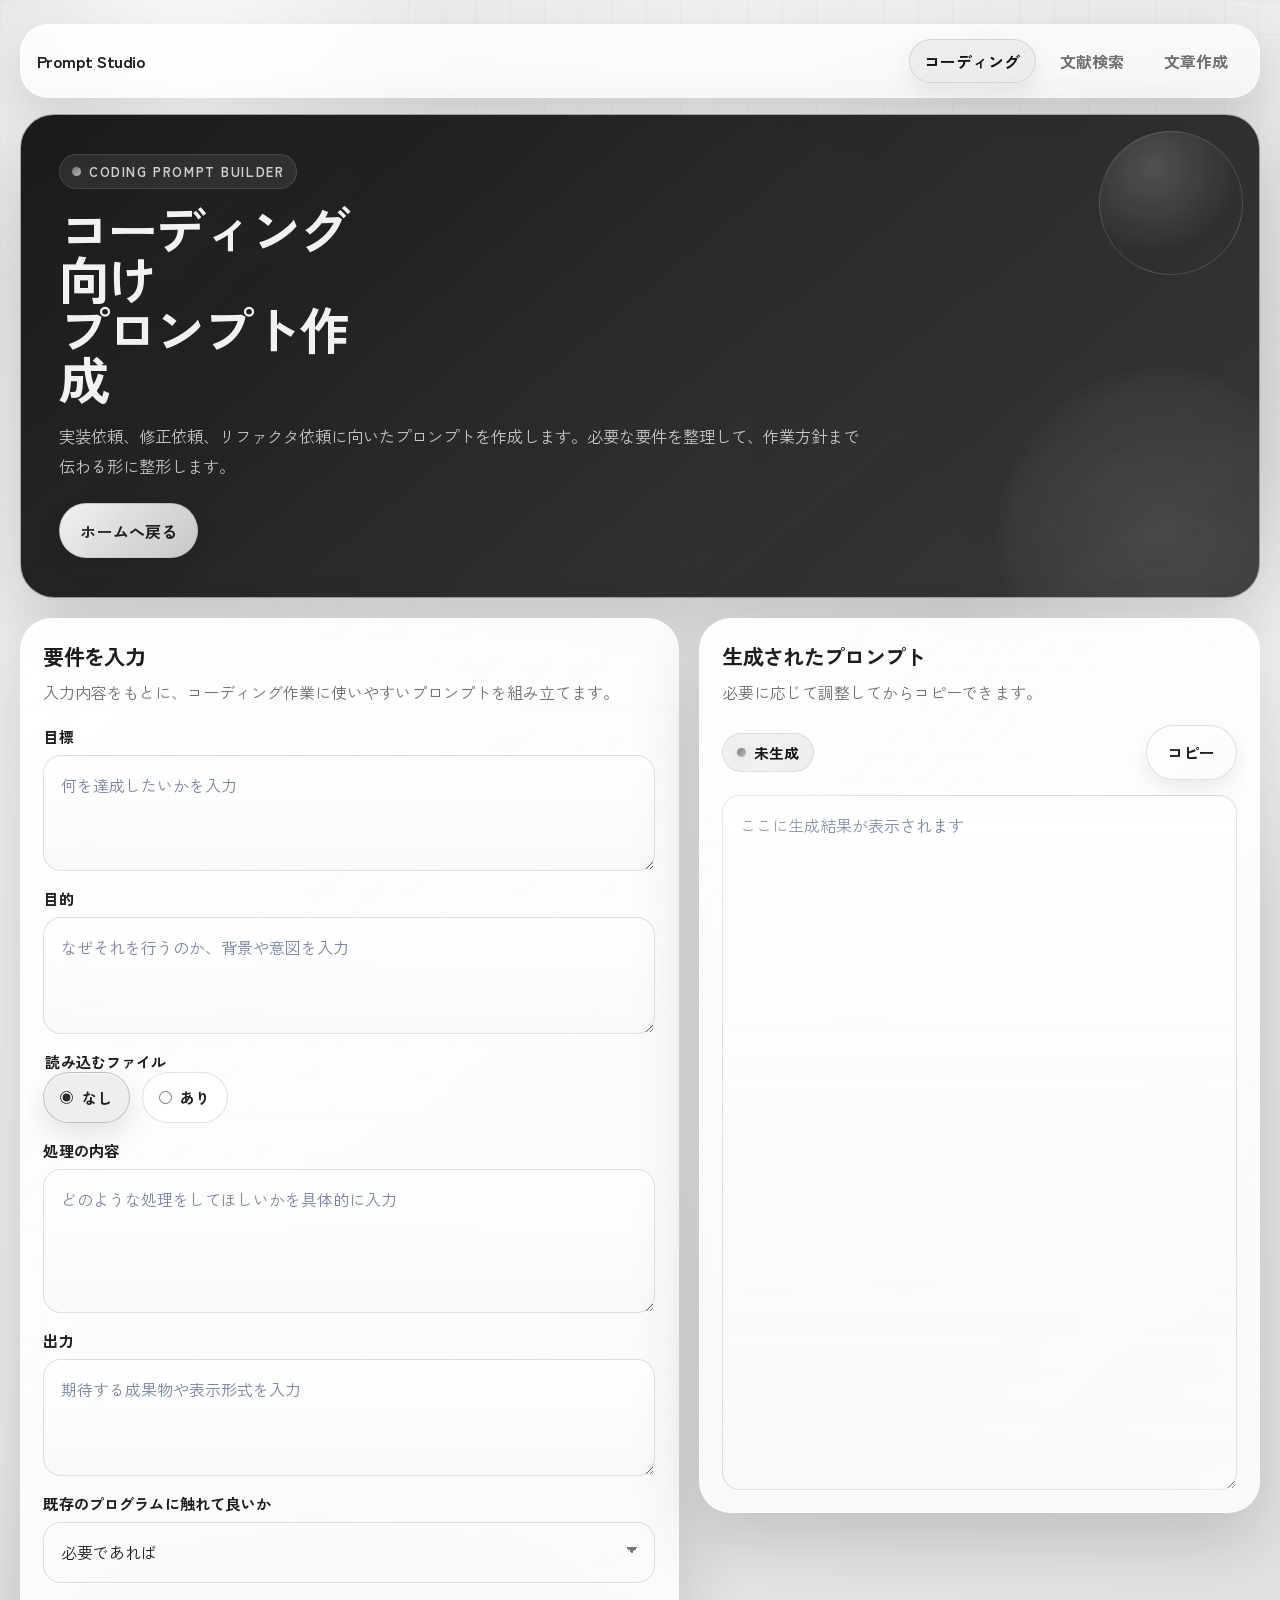
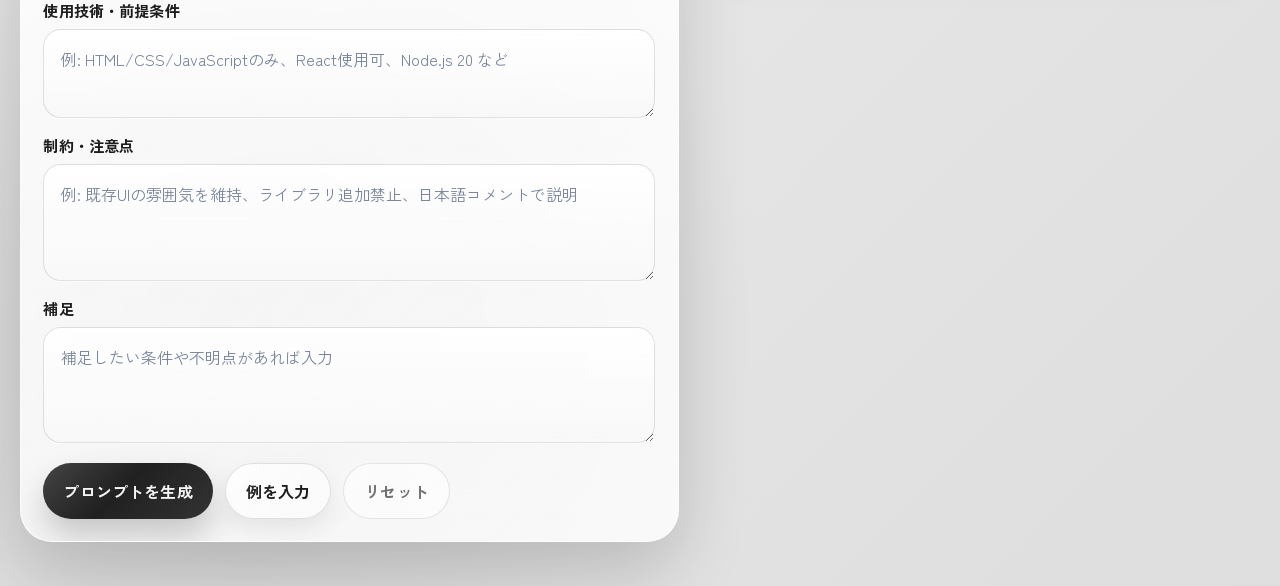
==== coding.html @ 15613b65 "Add files via upload" ====
<!DOCTYPE html>
<html lang="ja">
  <head>
    <meta charset="UTF-8" />
    <meta name="viewport" content="width=device-width, initial-scale=1.0" />
    <title>コーディング向け | 自動プロンプト作成ツール</title>
    <link rel="preconnect" href="https://fonts.googleapis.com" />
    <link rel="preconnect" href="https://fonts.gstatic.com" crossorigin />
    <link
      href="https://fonts.googleapis.com/css2?family=Zen+Kaku+Gothic+New:wght@400;500;700&family=Space+Grotesk:wght@500;700&display=swap"
      rel="stylesheet"
    />
    <link rel="stylesheet" href="styles.css" />
  </head>
  <body>
    <div class="page-shell">
      <header class="site-nav">
        <a class="brand-link" href="index.html">Prompt Studio</a>
        <nav class="nav-links" aria-label="ツール一覧">
          <a class="nav-link" href="coding.html" aria-current="page">コーディング</a>
          <a class="nav-link" href="literature.html">文献検索</a>
          <a class="nav-link" href="writing.html">文章作成</a>
        </nav>
      </header>

      <header class="hero tool-hero">
        <p id="pageEyebrow" class="eyebrow"></p>
        <h1 id="pageTitle"></h1>
        <p id="pageCopy" class="hero-copy"></p>
        <div class="hero-actions">
          <a class="button secondary link-button" href="index.html">ホームへ戻る</a>
        </div>
      </header>

      <main class="grid">
        <section class="panel form-panel">
          <div class="panel-heading">
            <h2 id="formTitle"></h2>
            <p id="formDescription"></p>
          </div>
          <form id="promptForm" class="prompt-form"></form>
        </section>

        <section class="panel output-panel">
          <div class="panel-heading">
            <h2>生成されたプロンプト</h2>
            <p>必要に応じて調整してからコピーできます。</p>
          </div>

          <div class="output-toolbar">
            <span id="statusMessage" class="status">未生成</span>
            <button type="button" id="copyButton" class="button secondary">コピー</button>
          </div>

          <textarea
            id="generatedPrompt"
            class="output-area"
            rows="24"
            placeholder="ここに生成結果が表示されます"
          ></textarea>
        </section>
      </main>
    </div>

    <script id="pageConfig" type="application/json">
      {
        "slug": "coding",
        "pageTitle": "コーディング向けプロンプト作成",
        "pageHeadingHtml": "コーディング向け<br />プロンプト作成",
        "eyebrow": "Coding Prompt Builder",
        "heroCopy": "実装依頼、修正依頼、リファクタ依頼に向いたプロンプトを作成します。必要な要件を整理して、作業方針まで伝わる形に整形します。",
        "formTitle": "要件を入力",
        "formDescription": "入力内容をもとに、コーディング作業に使いやすいプロンプトを組み立てます。",
        "storageKey": "promptBuilderCoding",
        "intro": "以下の条件で、最適な実装・設計を進めてください。",
        "guidance": "不足している前提があれば、合理的に補完したうえで提案・実装してください。必要であれば、作業前に確認事項も整理してください。",
        "expectation": "実装方針を簡潔に整理し、必要に応じてコード例、修正内容、注意点、テスト観点も示してください。",
        "fields": [
          {
            "id": "goal",
            "label": "目標",
            "type": "textarea",
            "rows": 3,
            "required": true,
            "placeholder": "何を達成したいかを入力"
          },
          {
            "id": "purpose",
            "label": "目的",
            "type": "textarea",
            "rows": 3,
            "required": true,
            "placeholder": "なぜそれを行うのか、背景や意図を入力"
          },
          {
            "id": "hasFiles",
            "label": "読み込むファイル",
            "type": "radio",
            "options": ["なし", "あり"],
            "default": "なし"
          },
          {
            "id": "files",
            "label": "読み込むファイル名・場所",
            "type": "textarea",
            "rows": 2,
            "placeholder": "例: src/app.js, config/settings.json",
            "conditional": { "field": "hasFiles", "value": "あり" }
          },
          {
            "id": "fileSummary",
            "label": "ファイル概要",
            "type": "textarea",
            "rows": 3,
            "placeholder": "各ファイルの役割や中身の概要を入力",
            "conditional": { "field": "hasFiles", "value": "あり" }
          },
          {
            "id": "process",
            "label": "処理の内容",
            "type": "textarea",
            "rows": 4,
            "required": true,
            "placeholder": "どのような処理をしてほしいかを具体的に入力"
          },
          {
            "id": "output",
            "label": "出力",
            "type": "textarea",
            "rows": 3,
            "required": true,
            "placeholder": "期待する成果物や表示形式を入力"
          },
          {
            "id": "touchExisting",
            "label": "既存のプログラムに触れて良いか",
            "type": "select",
            "options": ["はい", "いいえ", "必要であれば"],
            "default": "必要であれば"
          },
          {
            "id": "stack",
            "label": "使用技術・前提条件",
            "type": "textarea",
            "rows": 2,
            "placeholder": "例: HTML/CSS/JavaScriptのみ、React使用可、Node.js 20 など"
          },
          {
            "id": "constraints",
            "label": "制約・注意点",
            "type": "textarea",
            "rows": 3,
            "placeholder": "例: 既存UIの雰囲気を維持、ライブラリ追加禁止、日本語コメントで説明"
          },
          {
            "id": "notes",
            "label": "補足",
            "type": "textarea",
            "rows": 3,
            "placeholder": "補足したい条件や不明点があれば入力"
          }
        ],
        "promptSections": [
          { "title": "＃目標", "field": "goal" },
          { "title": "＃目的", "field": "purpose" },
          { "title": "＃読み込むファイル", "field": "hasFiles" },
          {
            "title": "＃読み込むファイル名・場所",
            "field": "files",
            "emptyFallback": "未指定",
            "conditional": { "field": "hasFiles", "value": "あり" }
          },
          {
            "title": "＃ファイル概要",
            "field": "fileSummary",
            "emptyFallback": "未指定",
            "conditional": { "field": "hasFiles", "value": "あり" }
          },
          { "title": "＃処理の内容", "field": "process" },
          { "title": "＃出力", "field": "output" },
          { "title": "＃既存のプログラムに触れて良いか", "field": "touchExisting" },
          { "title": "＃使用技術・前提条件", "field": "stack" },
          { "title": "＃制約・注意点", "field": "constraints" },
          { "title": "＃補足", "field": "notes" }
        ],
        "exampleData": {
          "goal": "既存の問い合わせフォームを改善し、入力内容から適切なバリデーションと送信処理を実装したい。",
          "purpose": "入力ミスを減らし、送信失敗時の原因を分かりやすくして、問い合わせ完了率を上げたい。",
          "hasFiles": "あり",
          "files": "index.html, styles.css, script.js",
          "fileSummary": "index.html はフォーム構造、styles.css は画面デザイン、script.js は送信処理とバリデーションを担当している。",
          "process": "必須項目チェック、メールアドレス形式チェック、エラー表示、送信中の二重送信防止、成功時メッセージ表示を実装したい。",
          "output": "修正後のコードと、どのような変更を行ったかの説明を出力してほしい。",
          "touchExisting": "必要であれば",
          "stack": "HTML/CSS/JavaScriptのみで対応。外部ライブラリは追加しない。",
          "constraints": "既存の見た目は大きく変えず、モバイル表示も崩さないようにしたい。",
          "notes": "必要なら改善案も追加で提案してほしい。"
        }
      }
    </script>
    <script src="script.js"></script>
  </body>
</html>
---- styles.css ----
:root {
  color-scheme: light;
  --bg: #121212;
  --bg-soft: #1a1a1a;
  --surface: rgba(255, 255, 255, 0.82);
  --surface-strong: rgba(255, 255, 255, 0.92);
  --surface-muted: rgba(244, 244, 244, 0.78);
  --text: #1d1d1d;
  --muted: #6f6f6f;
  --line: rgba(119, 119, 119, 0.22);
  --line-strong: rgba(119, 119, 119, 0.36);
  --primary: #2a2a2a;
  --primary-strong: #111111;
  --accent: #777777;
  --accent-soft: rgba(119, 119, 119, 0.14);
  --glow: rgba(119, 119, 119, 0.16);
  --shadow-lg: 0 28px 70px rgba(0, 0, 0, 0.16);
  --shadow-md: 0 18px 46px rgba(0, 0, 0, 0.12);
  --shadow-sm: 0 10px 24px rgba(0, 0, 0, 0.08);
  --radius-xl: 32px;
  --radius-lg: 24px;
  --radius-md: 18px;
  --radius-sm: 14px;
}

*,
*::before,
*::after {
  box-sizing: border-box;
}

html,
body {
  margin: 0;
  min-height: 100%;
}

html {
  scroll-behavior: smooth;
}

body {
  position: relative;
  overflow-x: hidden;
  font-family: "Zen Kaku Gothic New", sans-serif;
  color: var(--text);
  background:
    radial-gradient(circle at top left, rgba(119, 119, 119, 0.16), transparent 28%),
    radial-gradient(circle at 85% 16%, rgba(90, 90, 90, 0.12), transparent 18%),
    radial-gradient(circle at 18% 88%, rgba(51, 51, 51, 0.14), transparent 24%),
    linear-gradient(135deg, #f6f6f6 0%, #eaeaea 42%, #dedede 100%);
}

body::before,
body::after {
  content: "";
  position: fixed;
  inset: 0;
  pointer-events: none;
  z-index: -2;
}

body::before {
  background:
    linear-gradient(rgba(119, 119, 119, 0.08) 1px, transparent 1px),
    linear-gradient(90deg, rgba(119, 119, 119, 0.08) 1px, transparent 1px);
  background-size: 34px 34px;
  mask-image: linear-gradient(180deg, rgba(0, 0, 0, 0.55), transparent 90%);
}

body::after {
  z-index: -1;
  background:
    radial-gradient(circle at 15% 10%, rgba(255, 255, 255, 0.95), transparent 20%),
    radial-gradient(circle at 92% 76%, rgba(255, 255, 255, 0.8), transparent 18%);
}

.page-shell {
  width: min(1240px, calc(100% - 2rem));
  margin: 0 auto;
  padding: 1.5rem 0 2.75rem;
}

.site-nav {
  display: flex;
  align-items: center;
  justify-content: space-between;
  gap: 1rem;
  margin-bottom: 1rem;
  padding: 0.9rem 1rem;
  border: 1px solid rgba(255, 255, 255, 0.52);
  border-radius: calc(var(--radius-lg) + 4px);
  background:
    linear-gradient(180deg, rgba(255, 255, 255, 0.62), rgba(255, 255, 255, 0.42)),
    linear-gradient(135deg, rgba(255, 255, 255, 0.6), rgba(255, 255, 255, 0.32));
  box-shadow: var(--shadow-md);
  backdrop-filter: blur(18px) saturate(170%);
}

.brand-link {
  color: var(--text);
  text-decoration: none;
  font-family: "Zen Kaku Gothic New", sans-serif;
  font-size: 1.05rem;
  font-weight: 700;
  letter-spacing: -0.03em;
}

.nav-links {
  display: flex;
  flex-wrap: wrap;
  gap: 0.55rem;
}

.nav-link {
  display: inline-flex;
  align-items: center;
  justify-content: center;
  min-height: 2.4rem;
  padding: 0.55rem 0.9rem;
  border: 1px solid transparent;
  border-radius: 999px;
  color: var(--muted);
  text-decoration: none;
  font-weight: 700;
  transition:
    transform 180ms ease,
    border-color 180ms ease,
    background-color 180ms ease,
    color 180ms ease,
    box-shadow 180ms ease;
}

.nav-link:hover {
  color: var(--text);
  transform: translateY(-1px);
  background: rgba(255, 255, 255, 0.55);
  border-color: rgba(119, 119, 119, 0.2);
}

.nav-link[aria-current="page"] {
  color: var(--primary-strong);
  background:
    linear-gradient(135deg, rgba(119, 119, 119, 0.12), rgba(34, 34, 34, 0.08)),
    rgba(255, 255, 255, 0.72);
  border-color: rgba(119, 119, 119, 0.2);
  box-shadow: var(--shadow-sm);
}

.hero,
.panel {
  position: relative;
  overflow: hidden;
  border: 1px solid rgba(255, 255, 255, 0.55);
  box-shadow: var(--shadow-lg);
  backdrop-filter: blur(22px) saturate(180%);
  animation: rise-in 560ms ease both;
}

.hero {
  isolation: isolate;
  padding: clamp(1.5rem, 3vw, 2.6rem);
  border-radius: calc(var(--radius-xl) + 2px);
  background:
    linear-gradient(140deg, rgba(17, 17, 17, 0.96), rgba(34, 34, 34, 0.88)),
    linear-gradient(130deg, rgba(119, 119, 119, 0.14), transparent 42%),
    linear-gradient(320deg, rgba(80, 80, 80, 0.16), transparent 35%);
  color: #f2f2f2;
}

.hero::before {
  content: "";
  position: absolute;
  inset: auto -4rem -6rem auto;
  width: 20rem;
  height: 20rem;
  border-radius: 50%;
  background:
    radial-gradient(circle, rgba(119, 119, 119, 0.28), rgba(119, 119, 119, 0));
  filter: blur(6px);
  z-index: -1;
}

.hero::after {
  content: "";
  position: absolute;
  inset: 1rem 1rem auto auto;
  width: 9rem;
  height: 9rem;
  border-radius: 50%;
  border: 1px solid rgba(255, 255, 255, 0.14);
  background:
    radial-gradient(circle at 30% 30%, rgba(255, 255, 255, 0.16), transparent 62%);
  transform: rotate(18deg);
}

.eyebrow {
  display: inline-flex;
  align-items: center;
  gap: 0.5rem;
  margin: 0 0 0.85rem;
  padding: 0.45rem 0.75rem;
  border: 1px solid rgba(255, 255, 255, 0.12);
  border-radius: 999px;
  background: rgba(255, 255, 255, 0.07);
  font-family: "Zen Kaku Gothic New", sans-serif;
  font-size: 0.82rem;
  font-weight: 700;
  letter-spacing: 0.12em;
  text-transform: uppercase;
  color: #d0d0d0;
}

.eyebrow::before {
  content: "";
  width: 0.55rem;
  height: 0.55rem;
  border-radius: 50%;
  background: linear-gradient(135deg, #777777, #b5b5b5);
  box-shadow: 0 0 18px rgba(119, 119, 119, 0.42);
}

.hero h1 {
  max-width: 12ch;
  margin: 0;
  font-family: "Zen Kaku Gothic New", sans-serif;
  font-size: 3.2rem;
  line-height: 0.98;
  letter-spacing: -0.06em;
}

.hero-copy {
  max-width: 50rem;
  margin: 1.1rem 0 0;
  color: rgba(232, 232, 232, 0.82);
  font-size: 1.02rem;
  line-height: 1.85;
}

.tool-hero h1,
.home-hero h1 {
  max-width: 12ch;
}

.hero-actions {
  display: flex;
  flex-wrap: wrap;
  gap: 0.75rem;
  margin-top: 1.35rem;
}

.link-button {
  display: inline-flex;
  align-items: center;
  justify-content: center;
  text-decoration: none;
}

.home-main {
  margin-top: 1.25rem;
}

.home-section {
  padding: 1.1rem 0 0;
}

.section-heading {
  margin-bottom: 1rem;
}

.section-heading h2 {
  margin: 0;
  font-family: "Zen Kaku Gothic New", sans-serif;
  font-size: 1.4rem;
  letter-spacing: -0.03em;
}

.section-heading p {
  margin: 0.45rem 0 0;
  color: var(--muted);
  line-height: 1.75;
}

.tool-grid {
  display: grid;
  grid-template-columns: repeat(3, minmax(0, 1fr));
  gap: 1rem;
}

.tool-card {
  position: relative;
  overflow: hidden;
  display: flex;
  flex-direction: column;
  gap: 0.9rem;
  min-height: 100%;
  padding: 1.35rem;
  border: 1px solid rgba(255, 255, 255, 0.56);
  border-radius: 28px;
  background:
    linear-gradient(180deg, rgba(255, 255, 255, 0.78), rgba(255, 255, 255, 0.62)),
    linear-gradient(135deg, rgba(255, 255, 255, 0.74), rgba(255, 255, 255, 0.34));
  box-shadow: var(--shadow-md);
  backdrop-filter: blur(20px) saturate(160%);
}

.tool-card::before {
  content: "";
  position: absolute;
  inset: auto -2.5rem -3.5rem auto;
  width: 10rem;
  height: 10rem;
  border-radius: 50%;
  background:
    radial-gradient(circle, rgba(119, 119, 119, 0.18), rgba(119, 119, 119, 0));
  pointer-events: none;
}

.card-meta {
  margin: 0;
  color: var(--accent);
  font-family: "Zen Kaku Gothic New", sans-serif;
  font-size: 0.82rem;
  font-weight: 700;
  letter-spacing: 0.12em;
  text-transform: uppercase;
}

.tool-card h3 {
  margin: 0;
  font-family: "Zen Kaku Gothic New", sans-serif;
  font-size: 1.4rem;
  letter-spacing: -0.03em;
}

.card-copy {
  margin: 0;
  color: var(--muted);
  line-height: 1.8;
  flex: 1;
}

.grid {
  display: grid;
  grid-template-columns: minmax(0, 1.08fr) minmax(0, 0.92fr);
  gap: 1.25rem;
  margin-top: 1.25rem;
  align-items: start;
}

.panel {
  padding: 1.4rem;
  border-radius: var(--radius-xl);
  background:
    linear-gradient(180deg, rgba(255, 255, 255, 0.74), rgba(255, 255, 255, 0.58)),
    linear-gradient(135deg, rgba(255, 255, 255, 0.7), rgba(255, 255, 255, 0.4));
}

.panel::before {
  content: "";
  position: absolute;
  inset: 0;
  border-radius: inherit;
  background:
    linear-gradient(135deg, rgba(255, 255, 255, 0.5), transparent 30%, transparent 68%, rgba(255, 255, 255, 0.24));
  pointer-events: none;
}

.form-panel {
  animation-delay: 70ms;
}

.output-panel {
  display: flex;
  flex-direction: column;
  animation-delay: 140ms;
}

.panel-heading {
  position: relative;
  z-index: 1;
  margin-bottom: 1.15rem;
}

.panel-heading h2 {
  margin: 0;
  font-family: "Zen Kaku Gothic New", sans-serif;
  font-size: 1.32rem;
  letter-spacing: -0.03em;
}

.panel-heading p {
  margin: 0.5rem 0 0;
  color: var(--muted);
  line-height: 1.7;
}

.prompt-form {
  position: relative;
  z-index: 1;
  display: grid;
  gap: 1rem;
}

.field {
  display: grid;
  gap: 0.5rem;
}

.field span,
.field legend {
  color: #1d1d1d;
  font-size: 0.95rem;
  font-weight: 700;
  letter-spacing: 0.01em;
}

fieldset {
  margin: 0;
  padding: 0;
  border: 0;
}

.choice-row {
  display: flex;
  flex-wrap: wrap;
  gap: 0.75rem;
}

.choice-pill {
  position: relative;
  display: inline-flex;
  align-items: center;
  gap: 0.55rem;
  padding: 0.85rem 1rem;
  border: 1px solid var(--line);
  border-radius: 999px;
  background: rgba(255, 255, 255, 0.68);
  box-shadow: inset 0 1px 0 rgba(255, 255, 255, 0.6);
  cursor: pointer;
  transition:
    transform 180ms ease,
    border-color 180ms ease,
    box-shadow 180ms ease,
    background-color 180ms ease;
}

.choice-pill:hover {
  transform: translateY(-1px);
  border-color: rgba(119, 119, 119, 0.32);
  box-shadow:
    var(--shadow-sm),
    inset 0 1px 0 rgba(255, 255, 255, 0.75);
}

.choice-pill input {
  margin: 0;
  accent-color: var(--primary);
}

.choice-pill:has(input:checked) {
  border-color: rgba(119, 119, 119, 0.4);
  background:
    linear-gradient(135deg, rgba(119, 119, 119, 0.12), rgba(34, 34, 34, 0.08)),
    rgba(255, 255, 255, 0.84);
  box-shadow:
    0 12px 30px rgba(0, 0, 0, 0.1),
    inset 0 1px 0 rgba(255, 255, 255, 0.75);
}

textarea,
select {
  width: 100%;
  padding: 1rem 1.05rem;
  border: 1px solid var(--line);
  border-radius: var(--radius-md);
  background:
    linear-gradient(180deg, rgba(255, 255, 255, 0.9), rgba(248, 248, 248, 0.82));
  box-shadow:
    inset 0 1px 0 rgba(255, 255, 255, 0.82),
    0 1px 0 rgba(255, 255, 255, 0.4);
  color: var(--text);
  font: inherit;
  line-height: 1.72;
  transition:
    border-color 180ms ease,
    box-shadow 180ms ease,
    transform 180ms ease,
    background-color 180ms ease;
  resize: vertical;
}

textarea::placeholder,
select:invalid {
  color: #7a869d;
}

textarea:hover,
select:hover {
  border-color: var(--line-strong);
}

textarea:focus,
select:focus {
  outline: none;
  border-color: rgba(119, 119, 119, 0.42);
  background:
    linear-gradient(180deg, rgba(255, 255, 255, 0.96), rgba(248, 248, 248, 0.9));
  box-shadow:
    0 0 0 5px rgba(119, 119, 119, 0.14),
    0 20px 40px rgba(0, 0, 0, 0.08);
  transform: translateY(-1px);
}

select {
  appearance: none;
  background-image:
    linear-gradient(45deg, transparent 50%, #777777 50%),
    linear-gradient(135deg, #777777 50%, transparent 50%);
  background-position:
    calc(100% - 22px) calc(50% - 2px),
    calc(100% - 16px) calc(50% - 2px);
  background-size: 6px 6px, 6px 6px;
  background-repeat: no-repeat;
  padding-right: 3rem;
}

.conditional-fields {
  display: grid;
  gap: 1rem;
  padding: 1rem;
  border: 1px solid rgba(119, 119, 119, 0.2);
  border-radius: calc(var(--radius-md) + 2px);
  background:
    linear-gradient(180deg, rgba(255, 255, 255, 0.62), rgba(242, 242, 242, 0.74));
  box-shadow:
    inset 0 1px 0 rgba(255, 255, 255, 0.75),
    0 14px 30px rgba(0, 0, 0, 0.06);
}

.conditional-fields.is-hidden {
  display: none;
}

.is-hidden {
  display: none !important;
}

.actions {
  display: flex;
  flex-wrap: wrap;
  gap: 0.75rem;
  padding-top: 0.25rem;
}

.button {
  appearance: none;
  position: relative;
  overflow: hidden;
  border: 0;
  border-radius: 999px;
  padding: 0.92rem 1.25rem;
  font: inherit;
  font-weight: 700;
  letter-spacing: 0.01em;
  cursor: pointer;
  transition:
    transform 180ms ease,
    box-shadow 180ms ease,
    opacity 180ms ease,
    filter 180ms ease;
}

.button::before {
  content: "";
  position: absolute;
  inset: 0;
  background: linear-gradient(135deg, rgba(255, 255, 255, 0.22), transparent 46%);
  pointer-events: none;
}

.button:hover {
  transform: translateY(-1px);
}

.button:active {
  transform: translateY(0);
}

.button.primary {
  color: #f4f4f4;
  background: linear-gradient(135deg, #111111, #333333);
  box-shadow: 0 18px 34px rgba(0, 0, 0, 0.2);
}

.button.primary:hover {
  filter: brightness(1.02);
  box-shadow: 0 22px 38px rgba(0, 0, 0, 0.24);
}

.button.secondary {
  color: #1d1d1d;
  background:
    linear-gradient(135deg, rgba(255, 255, 255, 0.92), rgba(255, 255, 255, 0.75)),
    linear-gradient(135deg, rgba(119, 119, 119, 0.1), rgba(34, 34, 34, 0.06));
  border: 1px solid rgba(119, 119, 119, 0.22);
  box-shadow: var(--shadow-sm);
}

.button.secondary:hover {
  box-shadow: 0 16px 30px rgba(15, 23, 42, 0.12);
}

.button.ghost {
  color: var(--muted);
  background: rgba(255, 255, 255, 0.55);
  border: 1px solid rgba(119, 119, 119, 0.18);
  box-shadow: none;
}

.output-toolbar {
  position: relative;
  z-index: 1;
  display: flex;
  align-items: center;
  justify-content: space-between;
  gap: 0.75rem;
  margin-bottom: 0.95rem;
}

.status {
  display: inline-flex;
  align-items: center;
  gap: 0.5rem;
  min-height: 2.4rem;
  padding: 0.5rem 0.85rem;
  border: 1px solid rgba(119, 119, 119, 0.16);
  border-radius: 999px;
  background:
    linear-gradient(135deg, rgba(119, 119, 119, 0.09), rgba(34, 34, 34, 0.08)),
    rgba(255, 255, 255, 0.7);
  color: var(--primary-strong);
  font-size: 0.92rem;
  font-weight: 700;
}

.status::before {
  content: "";
  width: 0.6rem;
  height: 0.6rem;
  border-radius: 50%;
  background: linear-gradient(135deg, #777777, #c2c2c2);
  box-shadow: 0 0 16px rgba(119, 119, 119, 0.3);
}

.output-area {
  min-height: 100%;
  flex: 1;
  background:
    linear-gradient(180deg, rgba(255, 255, 255, 0.94), rgba(248, 248, 248, 0.88));
}

.output-area:focus {
  box-shadow:
    0 0 0 5px rgba(119, 119, 119, 0.12),
    0 24px 44px rgba(0, 0, 0, 0.08);
  border-color: rgba(119, 119, 119, 0.3);
}

@keyframes rise-in {
  from {
    opacity: 0;
    transform: translateY(12px);
  }

  to {
    opacity: 1;
    transform: translateY(0);
  }
}

@media (max-width: 980px) {
  .grid {
    grid-template-columns: 1fr;
  }

  .tool-grid {
    grid-template-columns: 1fr;
  }

  .hero h1 {
    max-width: none;
  }

  .output-area {
    min-height: 24rem;
  }
}

@media (max-width: 640px) {
  .page-shell {
    width: min(100% - 1rem, 1240px);
    padding-top: 0.85rem;
  }

  .site-nav {
    align-items: stretch;
    flex-direction: column;
    padding: 0.85rem;
  }

  .nav-links {
    flex-direction: column;
  }

  .hero,
  .panel {
    padding: 1rem;
    border-radius: 24px;
  }

  .hero h1 {
    font-size: 2.35rem;
  }

  .actions,
  .output-toolbar,
  .choice-row,
  .hero-actions {
    align-items: stretch;
    flex-direction: column;
  }

  .nav-link,
  .choice-pill,
  .button {
    width: 100%;
  }
}
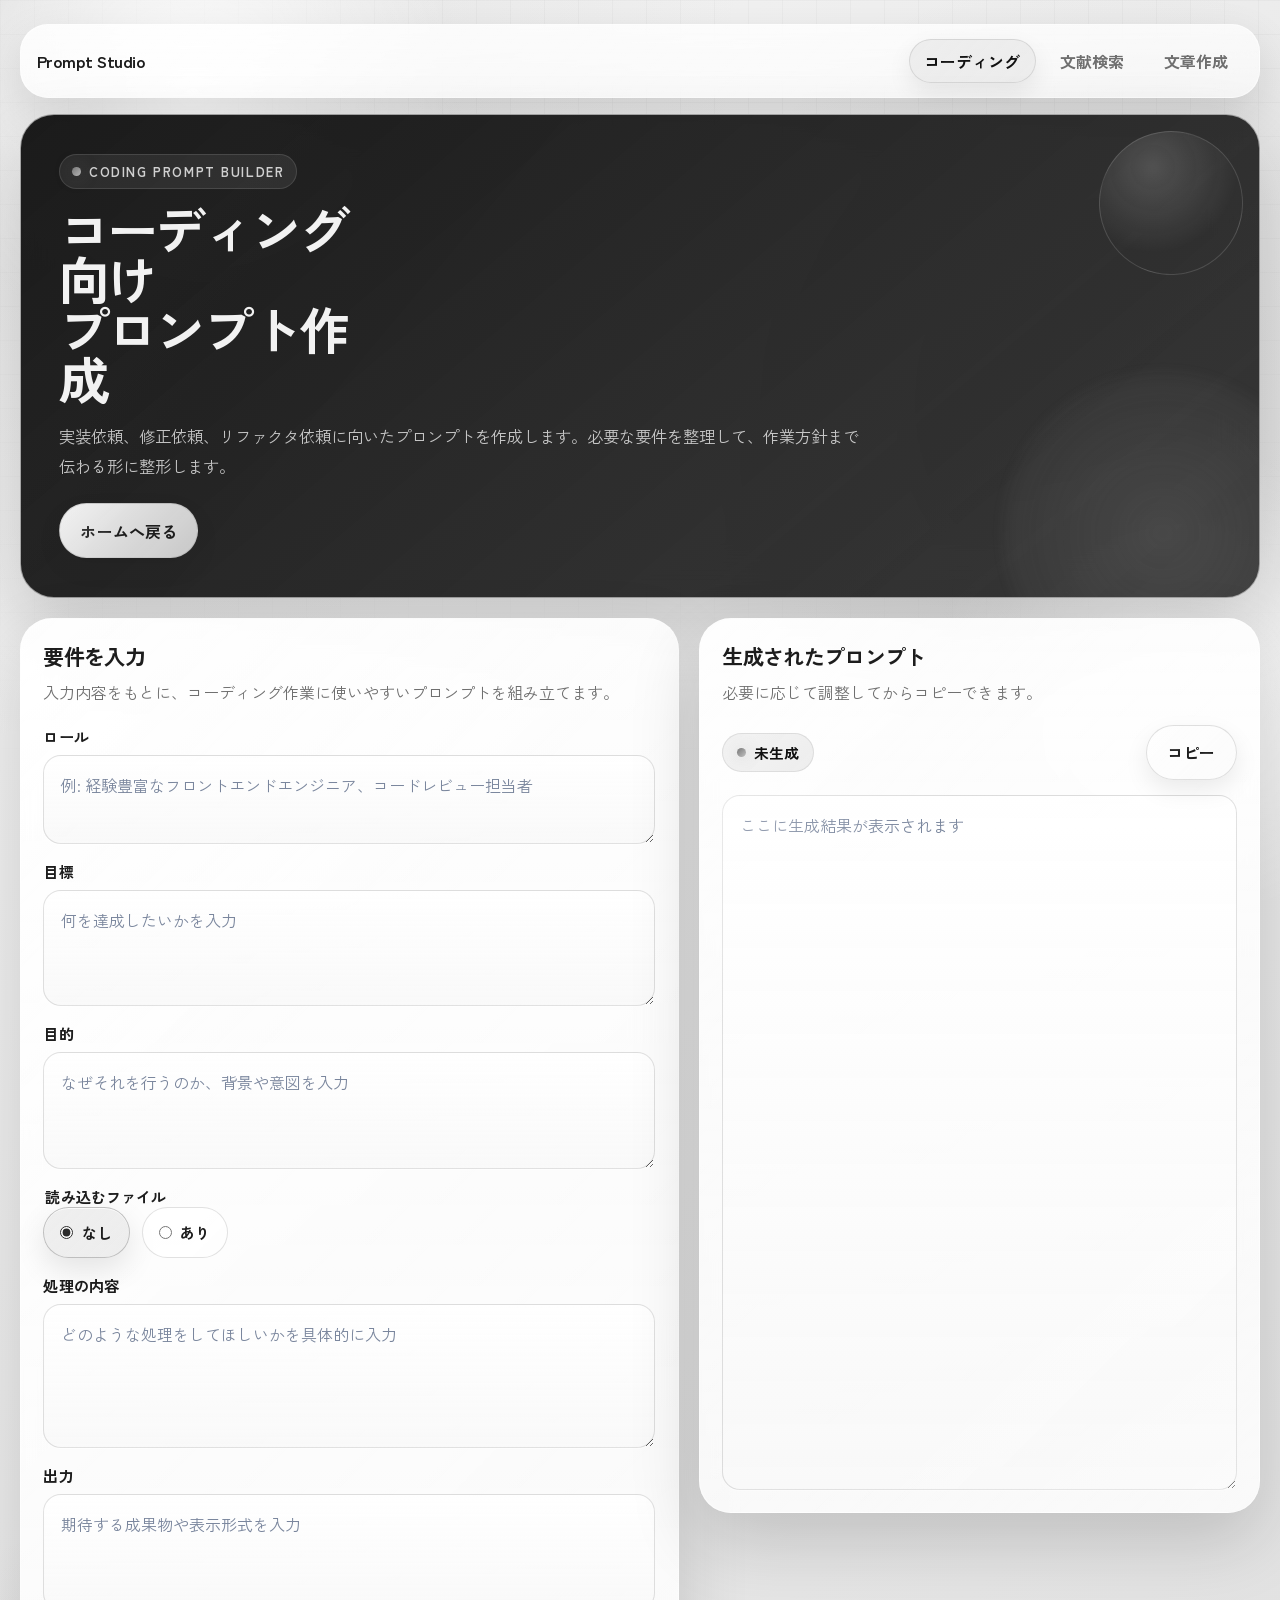
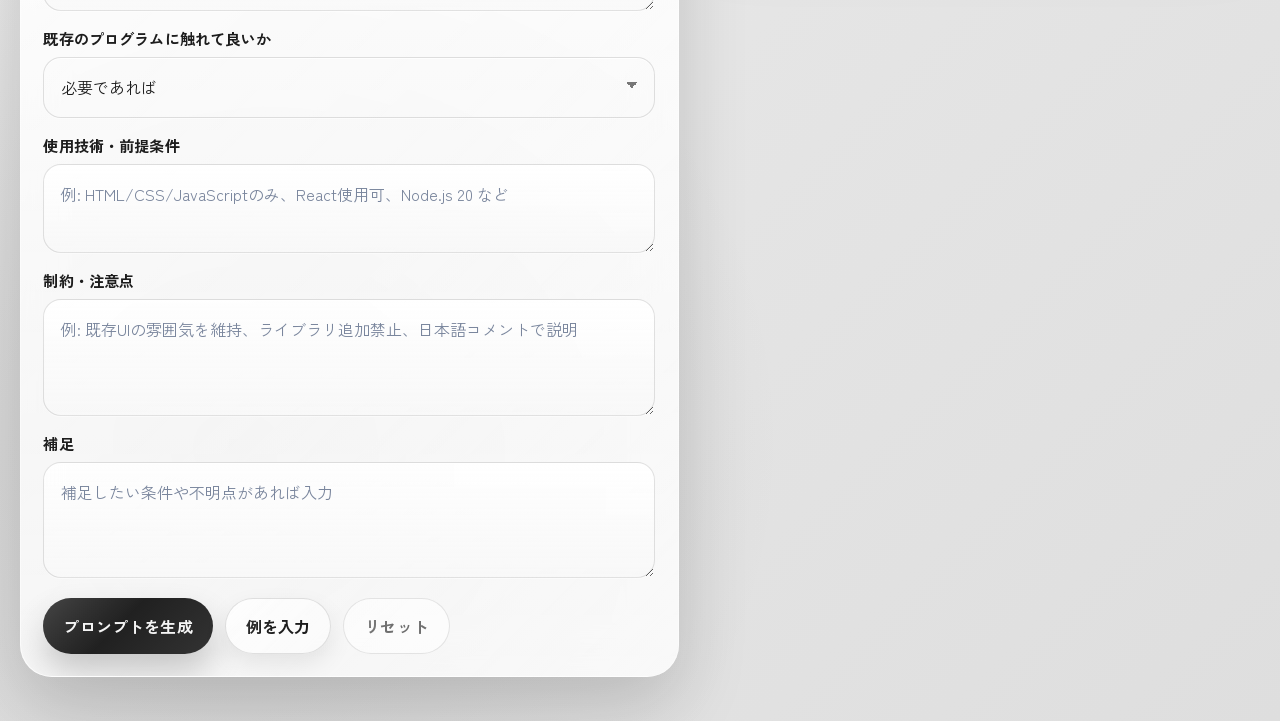
==== commit cacb6572: "ロールの追加" ====
--- a/coding.html
+++ b/coding.html
@@ -77,6 +77,13 @@
         "expectation": "実装方針を簡潔に整理し、必要に応じてコード例、修正内容、注意点、テスト観点も示してください。",
         "fields": [
           {
+            "id": "role",
+            "label": "ロール",
+            "type": "textarea",
+            "rows": 2,
+            "placeholder": "例: 経験豊富なフロントエンドエンジニア、コードレビュー担当者"
+          },
+          {
             "id": "goal",
             "label": "目標",
             "type": "textarea",
@@ -89,7 +96,6 @@
             "label": "目的",
             "type": "textarea",
             "rows": 3,
-            "required": true,
             "placeholder": "なぜそれを行うのか、背景や意図を入力"
           },
           {
@@ -161,6 +167,7 @@
           }
         ],
         "promptSections": [
+          { "title": "＃ロール", "field": "role" },
           { "title": "＃目標", "field": "goal" },
           { "title": "＃目的", "field": "purpose" },
           { "title": "＃読み込むファイル", "field": "hasFiles" },
@@ -184,6 +191,7 @@
           { "title": "＃補足", "field": "notes" }
         ],
         "exampleData": {
+          "role": "経験豊富なフロントエンドエンジニアとして対応してほしい。",
           "goal": "既存の問い合わせフォームを改善し、入力内容から適切なバリデーションと送信処理を実装したい。",
           "purpose": "入力ミスを減らし、送信失敗時の原因を分かりやすくして、問い合わせ完了率を上げたい。",
           "hasFiles": "あり",
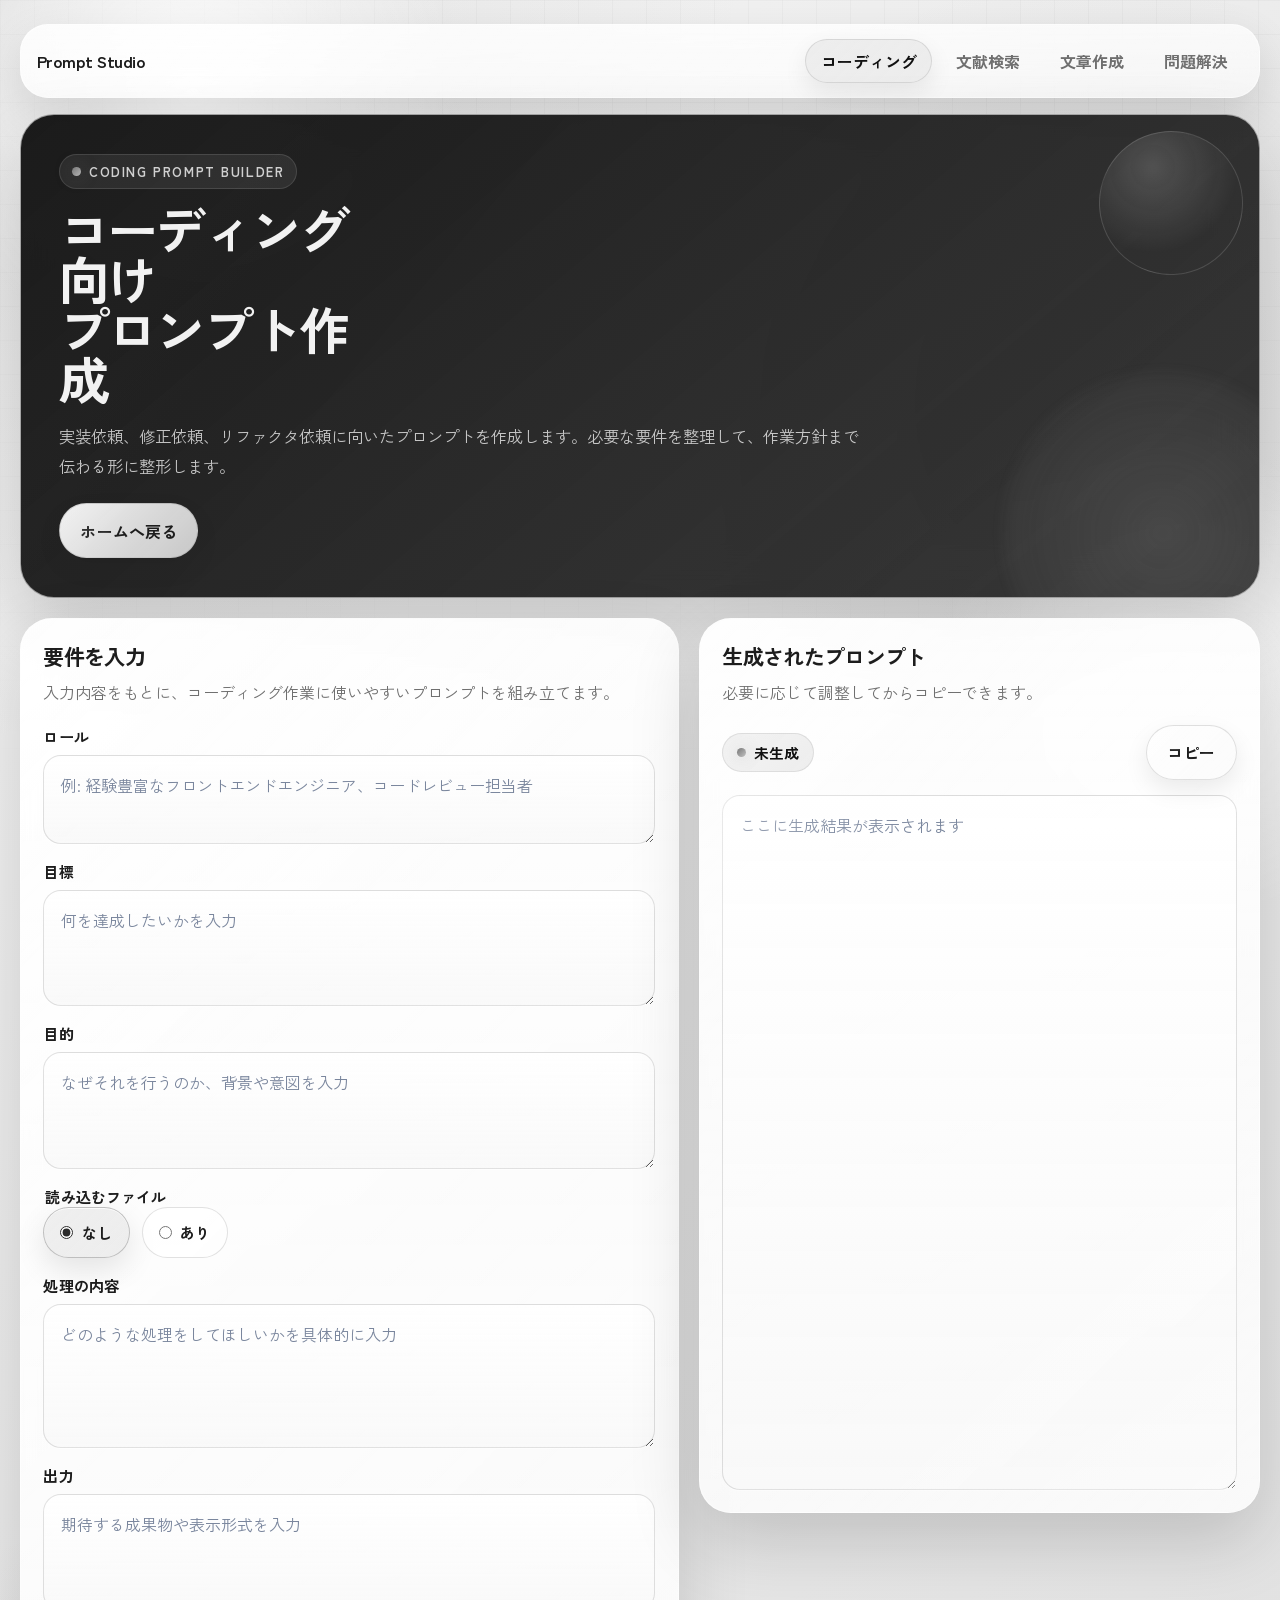
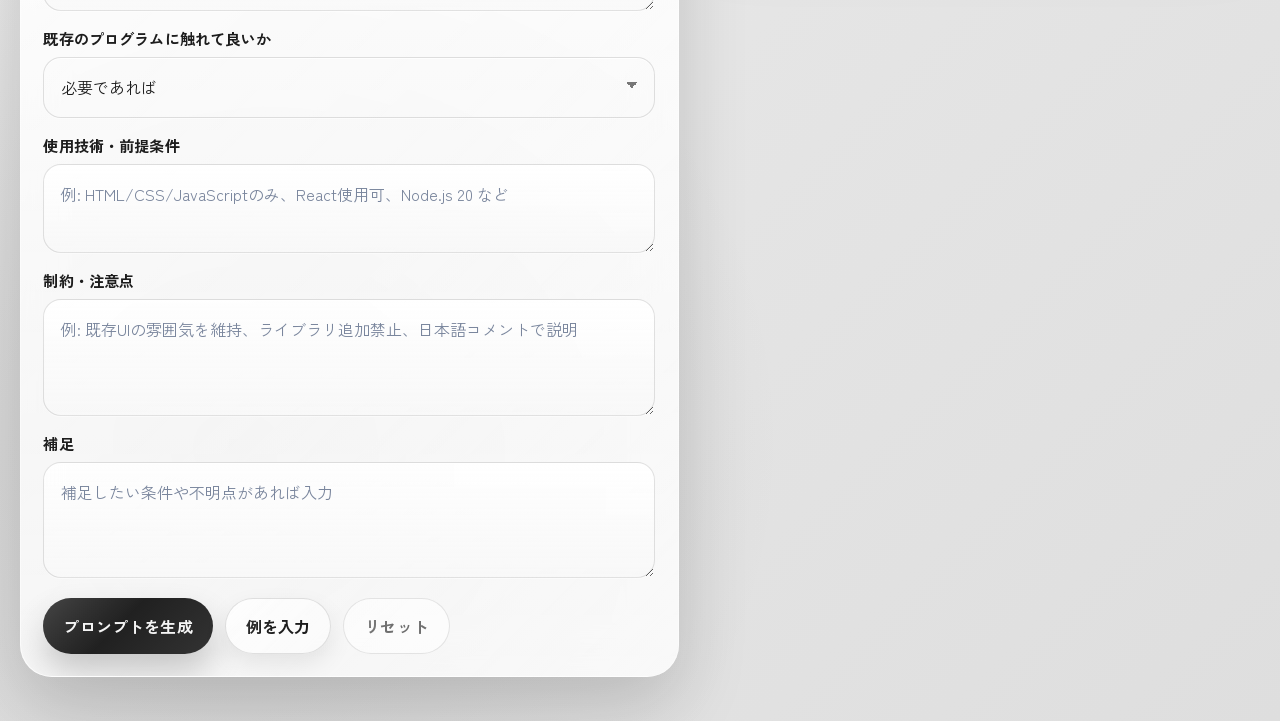
==== commit 51cd2f72: "問題解決の追加" ====
--- a/coding.html
+++ b/coding.html
@@ -20,6 +20,7 @@
           <a class="nav-link" href="coding.html" aria-current="page">コーディング</a>
           <a class="nav-link" href="literature.html">文献検索</a>
           <a class="nav-link" href="writing.html">文章作成</a>
+          <a class="nav-link" href="problem-solving.html">問題解決</a>
         </nav>
       </header>
 
--- a/styles.css
+++ b/styles.css
@@ -283,7 +283,7 @@
 
 .tool-grid {
   display: grid;
-  grid-template-columns: repeat(3, minmax(0, 1fr));
+  grid-template-columns: repeat(auto-fit, minmax(240px, 1fr));
   gap: 1rem;
 }
 
